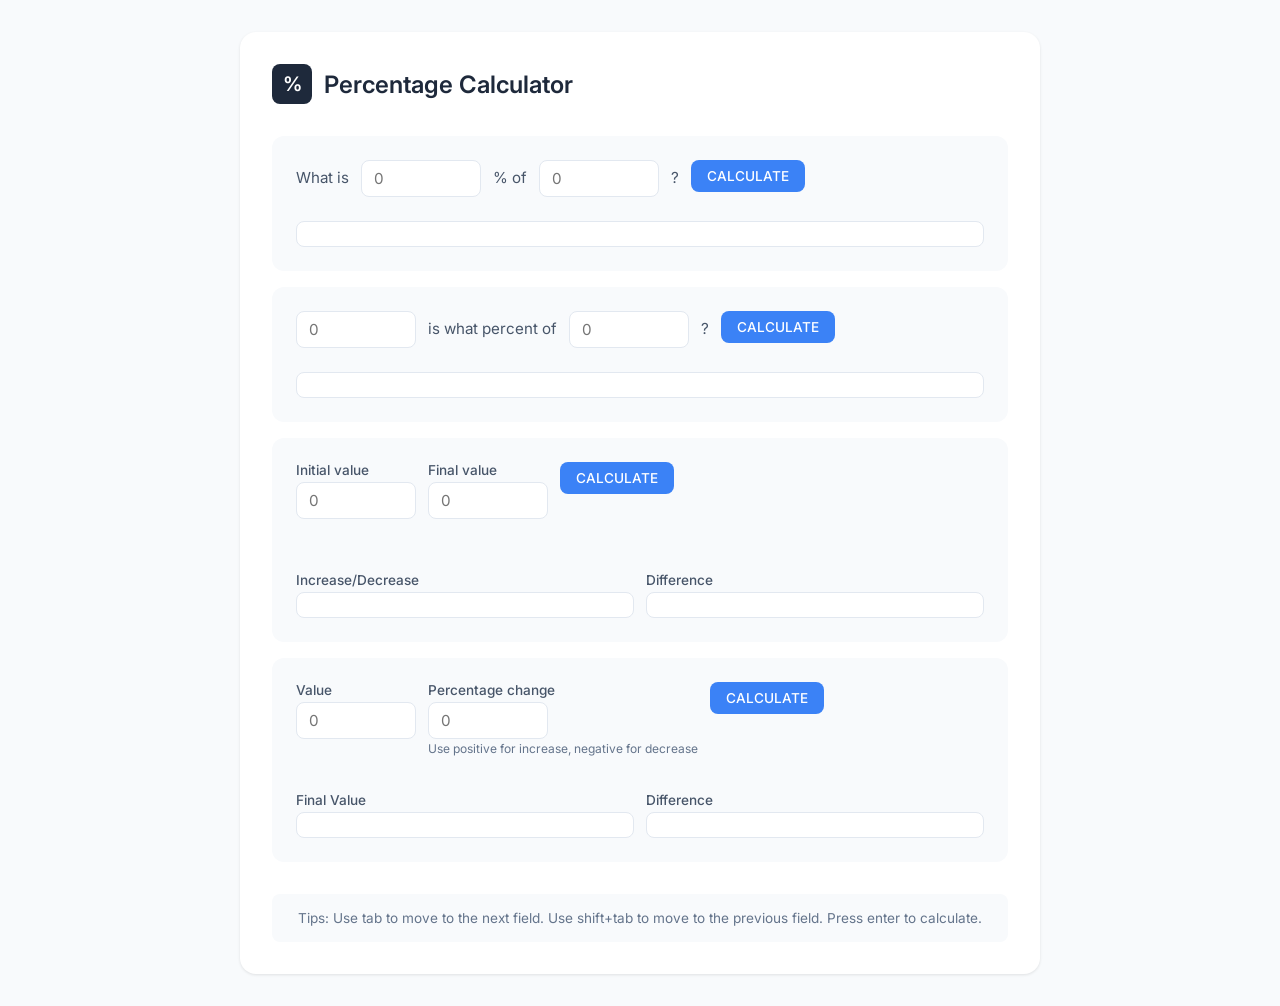
==== index.html @ 5335c3d4 "1st version" ====
<!DOCTYPE html>
<html lang="en">
<head>
    <meta charset="UTF-8">
    <meta name="viewport" content="width=device-width, initial-scale=1.0">
    <title>Percentage Calculator</title>
    <link rel="stylesheet" href="styles.css">
    <link href="https://fonts.googleapis.com/css2?family=Inter:wght@400;500;600&display=swap" rel="stylesheet">
</head>
<body>
    <div class="container">
        <header>
            <div class="logo">
                <div class="logo-icon">%</div>
                <h1>Percentage Calculator</h1>
            </div>
        </header>

        <div class="calculator-section">
            <div class="calc-group">
                <label>What is</label>
                <input type="number" id="percent1" placeholder="0">
                <label>% of</label>
                <input type="number" id="value1" placeholder="0">
                <label>?</label>
                <button onclick="calculatePercentage()">CALCULATE</button>
                <div class="result" id="result1"></div>
            </div>
        </div>

        <div class="calculator-section">
            <div class="calc-group">
                <input type="number" id="value2" placeholder="0">
                <label>is what percent of</label>
                <input type="number" id="value3" placeholder="0">
                <label>?</label>
                <button onclick="calculateWhatPercent()">CALCULATE</button>
                <div class="result" id="result2"></div>
            </div>
        </div>

        <div class="calculator-section">
            <div class="calc-group">
                <div class="input-wrapper">
                    <label>Initial value</label>
                    <input type="number" id="oldValue" placeholder="0">
                </div>
                <div class="input-wrapper">
                    <label>Final value</label>
                    <input type="number" id="newValue" placeholder="0">
                </div>
                <button onclick="calculateIncreaseDecrease()">CALCULATE</button>
                <div class="results-group">
                    <div class="result-item">
                        <label>Increase/Decrease</label>
                        <div class="result" id="result3"></div>
                    </div>
                    <div class="result-item">
                        <label>Difference</label>
                        <div class="result" id="difference"></div>
                    </div>
                </div>
            </div>
        </div>

        <div class="calculator-section">
            <div class="calc-group">
                <div class="input-wrapper">
                    <label>Value</label>
                    <input type="number" id="baseValue" placeholder="0">
                </div>
                <div class="input-wrapper">
                    <label>Percentage change</label>
                    <input type="number" id="changePercent" placeholder="0">
                    <span class="hint">Use positive for increase, negative for decrease</span>
                </div>
                <button onclick="calculateFinalValue()">CALCULATE</button>
                <div class="results-group">
                    <div class="result-item">
                        <label>Final Value</label>
                        <div class="result" id="finalValue"></div>
                    </div>
                    <div class="result-item">
                        <label>Difference</label>
                        <div class="result" id="valueDifference"></div>
                    </div>
                </div>
            </div>
        </div>

        <div class="tips">
            Tips: Use tab to move to the next field. Use shift+tab to move to the previous field. Press enter to calculate.
        </div>
    </div>
    <script src="script.js"></script>
</body>
</html>
---- styles.css ----
* {
    margin: 0;
    padding: 0;
    box-sizing: border-box;
    font-family: 'Inter', -apple-system, BlinkMacSystemFont, 'Segoe UI', Roboto, sans-serif;
}

body {
    background-color: #f8fafc;
    min-height: 100vh;
    display: flex;
    justify-content: center;
    padding: 2rem;
    color: #1e293b;
}

.container {
    max-width: 800px;
    width: 100%;
    background-color: white;
    padding: 2rem;
    border-radius: 16px;
    box-shadow: 0 1px 3px rgba(0, 0, 0, 0.1);
}

.logo {
    display: flex;
    align-items: center;
    gap: 12px;
    margin-bottom: 2rem;
}

.logo-icon {
    background-color: #1e293b;
    color: white;
    width: 40px;
    height: 40px;
    border-radius: 8px;
    display: flex;
    align-items: center;
    justify-content: center;
    font-size: 20px;
    font-weight: 600;
}

h1 {
    color: #1e293b;
    font-size: 1.5rem;
    font-weight: 600;
}

.calculator-section {
    background-color: #f8fafc;
    padding: 1.5rem;
    border-radius: 12px;
    margin-bottom: 1rem;
}

.calc-group {
    display: flex;
    align-items: flex-start;
    gap: 12px;
    flex-wrap: wrap;
}

.calc-group label {
    color: #475569;
    font-size: 0.95rem;
    margin-top: 8px;
}

input[type="number"] {
    padding: 8px 12px;
    border: 1px solid #e2e8f0;
    border-radius: 8px;
    font-size: 0.95rem;
    width: 120px;
    background-color: white;
    color: #1e293b;
    transition: border-color 0.2s, box-shadow 0.2s;
}

input[type="number"]:focus {
    outline: none;
    border-color: #3b82f6;
    box-shadow: 0 0 0 3px rgba(59, 130, 246, 0.1);
}

button {
    background-color: #3b82f6;
    color: white;
    border: none;
    padding: 8px 16px;
    border-radius: 8px;
    cursor: pointer;
    font-size: 0.85rem;
    font-weight: 500;
    transition: background-color 0.2s;
}

button:hover {
    background-color: #2563eb;
}

.result {
    width: 100%;
    padding: 12px;
    background-color: white;
    border-radius: 8px;
    margin-top: 12px;
    font-size: 0.95rem;
    color: #1e293b;
    border: 1px solid #e2e8f0;
}

.tips {
    margin-top: 2rem;
    padding: 1rem;
    background-color: #f8fafc;
    border-radius: 8px;
    color: #64748b;
    font-size: 0.85rem;
    text-align: center;
}

.input-wrapper {
    display: flex;
    flex-direction: column;
    gap: 4px;
    min-height: 78px;
}

.input-wrapper label {
    color: #475569;
    font-size: 0.85rem;
    font-weight: 500;
    margin-top: 0;
}

.input-wrapper .hint {
    color: #64748b;
    font-size: 0.75rem;
    margin-top: -2px;
}

.results-group {
    width: 100%;
    display: grid;
    grid-template-columns: 1fr 1fr;
    gap: 12px;
    margin-top: 12px;
}

.result-item {
    display: flex;
    flex-direction: column;
    gap: 4px;
}

.result-item label {
    color: #475569;
    font-size: 0.85rem;
    font-weight: 500;
}

.result-item .result {
    margin-top: 0;
}

@media (max-width: 640px) {
    body {
        padding: 1rem;
    }

    .container {
        padding: 1rem;
    }

    .calculator-section {
        padding: 1rem;
    }

    .calc-group {
        flex-direction: column;
        align-items: flex-start;
    }

    input[type="number"] {
        width: 100%;
    }

    button {
        width: 100%;
    }

    .results-group {
        grid-template-columns: 1fr;
    }
}
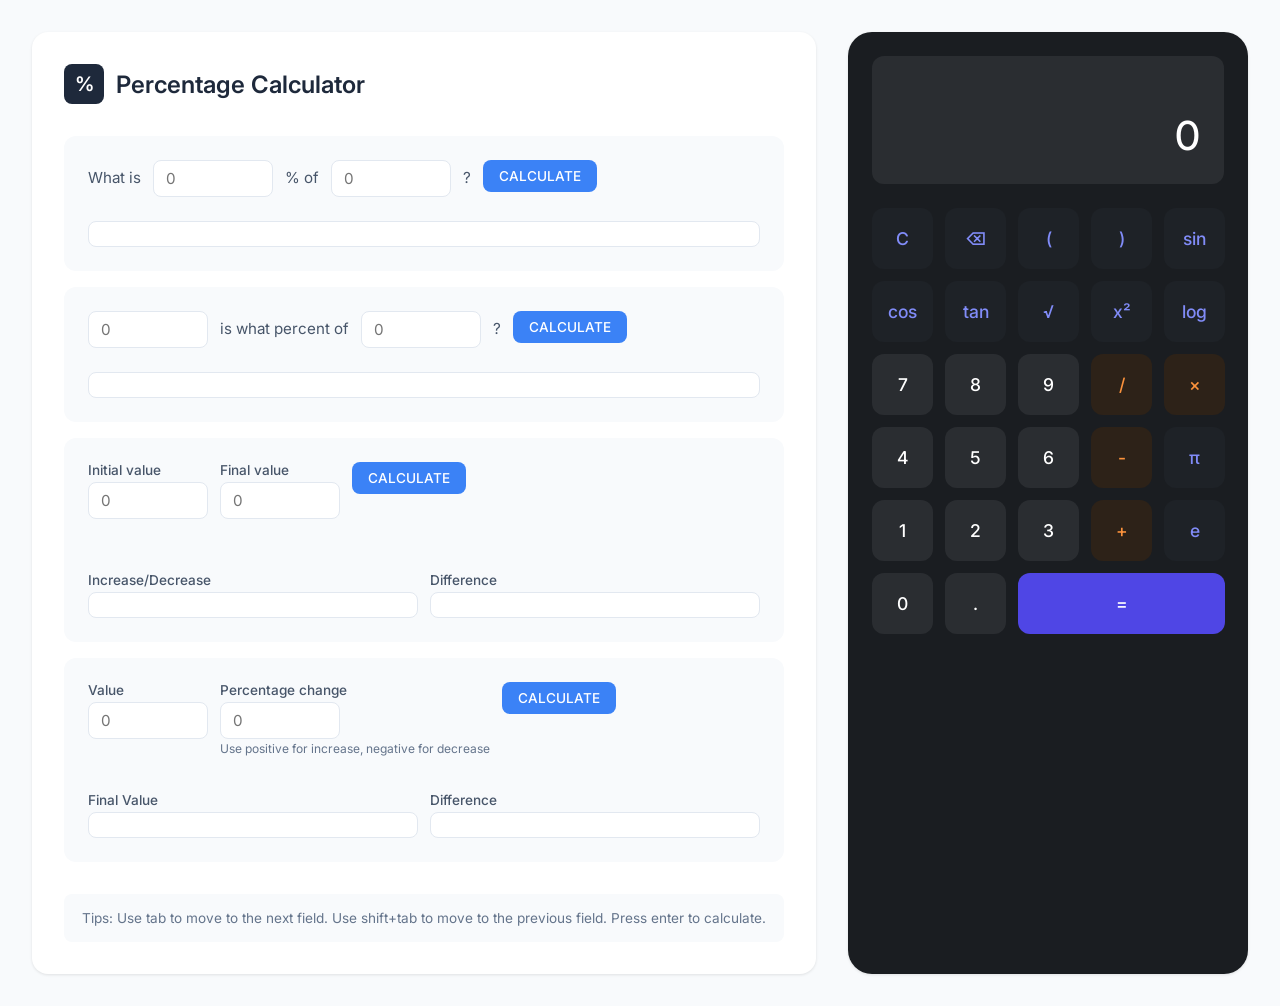
==== commit 3d6bf711: "calc feature add" ====
--- a/index.html
+++ b/index.html
@@ -8,88 +8,135 @@
     <link href="https://fonts.googleapis.com/css2?family=Inter:wght@400;500;600&display=swap" rel="stylesheet">
 </head>
 <body>
-    <div class="container">
-        <header>
-            <div class="logo">
-                <div class="logo-icon">%</div>
-                <h1>Percentage Calculator</h1>
+    <div class="page-container">
+        <div class="container percentage-calc">
+            <header>
+                <div class="logo">
+                    <div class="logo-icon">%</div>
+                    <h1>Percentage Calculator</h1>
+                </div>
+            </header>
+
+            <div class="calculator-section">
+                <div class="calc-group">
+                    <label>What is</label>
+                    <input type="number" id="percent1" placeholder="0">
+                    <label>% of</label>
+                    <input type="number" id="value1" placeholder="0">
+                    <label>?</label>
+                    <button onclick="calculatePercentage()">CALCULATE</button>
+                    <div class="result" id="result1"></div>
+                </div>
             </div>
-        </header>
 
-        <div class="calculator-section">
-            <div class="calc-group">
-                <label>What is</label>
-                <input type="number" id="percent1" placeholder="0">
-                <label>% of</label>
-                <input type="number" id="value1" placeholder="0">
-                <label>?</label>
-                <button onclick="calculatePercentage()">CALCULATE</button>
-                <div class="result" id="result1"></div>
+            <div class="calculator-section">
+                <div class="calc-group">
+                    <input type="number" id="value2" placeholder="0">
+                    <label>is what percent of</label>
+                    <input type="number" id="value3" placeholder="0">
+                    <label>?</label>
+                    <button onclick="calculateWhatPercent()">CALCULATE</button>
+                    <div class="result" id="result2"></div>
+                </div>
+            </div>
+
+            <div class="calculator-section">
+                <div class="calc-group">
+                    <div class="input-wrapper">
+                        <label>Initial value</label>
+                        <input type="number" id="oldValue" placeholder="0">
+                    </div>
+                    <div class="input-wrapper">
+                        <label>Final value</label>
+                        <input type="number" id="newValue" placeholder="0">
+                    </div>
+                    <button onclick="calculateIncreaseDecrease()">CALCULATE</button>
+                    <div class="results-group">
+                        <div class="result-item">
+                            <label>Increase/Decrease</label>
+                            <div class="result" id="result3"></div>
+                        </div>
+                        <div class="result-item">
+                            <label>Difference</label>
+                            <div class="result" id="difference"></div>
+                        </div>
+                    </div>
+                </div>
+            </div>
+
+            <div class="calculator-section">
+                <div class="calc-group">
+                    <div class="input-wrapper">
+                        <label>Value</label>
+                        <input type="number" id="baseValue" placeholder="0">
+                    </div>
+                    <div class="input-wrapper">
+                        <label>Percentage change</label>
+                        <input type="number" id="changePercent" placeholder="0">
+                        <span class="hint">Use positive for increase, negative for decrease</span>
+                    </div>
+                    <button onclick="calculateFinalValue()">CALCULATE</button>
+                    <div class="results-group">
+                        <div class="result-item">
+                            <label>Final Value</label>
+                            <div class="result" id="finalValue"></div>
+                        </div>
+                        <div class="result-item">
+                            <label>Difference</label>
+                            <div class="result" id="valueDifference"></div>
+                        </div>
+                    </div>
+                </div>
+            </div>
+
+            <div class="tips">
+                Tips: Use tab to move to the next field. Use shift+tab to move to the previous field. Press enter to calculate.
             </div>
         </div>
 
-        <div class="calculator-section">
-            <div class="calc-group">
-                <input type="number" id="value2" placeholder="0">
-                <label>is what percent of</label>
-                <input type="number" id="value3" placeholder="0">
-                <label>?</label>
-                <button onclick="calculateWhatPercent()">CALCULATE</button>
-                <div class="result" id="result2"></div>
+        <div class="container scientific-calc">
+            <div class="calc-display">
+                <div class="previous-operand"></div>
+                <div class="current-operand">0</div>
             </div>
-        </div>
+            <div class="calc-buttons">
+                <!-- Row 1: Functions -->
+                <button class="function" onclick="clearCalc()">C</button>
+                <button class="function" onclick="deleteLast()">⌫</button>
+                <button class="function" onclick="addOperator('(')">(</button>
+                <button class="function" onclick="addOperator(')')">)</button>
+                <button class="function" onclick="addFunction('sin')">sin</button>
 
-        <div class="calculator-section">
-            <div class="calc-group">
-                <div class="input-wrapper">
-                    <label>Initial value</label>
-                    <input type="number" id="oldValue" placeholder="0">
-                </div>
-                <div class="input-wrapper">
-                    <label>Final value</label>
-                    <input type="number" id="newValue" placeholder="0">
-                </div>
-                <button onclick="calculateIncreaseDecrease()">CALCULATE</button>
-                <div class="results-group">
-                    <div class="result-item">
-                        <label>Increase/Decrease</label>
-                        <div class="result" id="result3"></div>
-                    </div>
-                    <div class="result-item">
-                        <label>Difference</label>
-                        <div class="result" id="difference"></div>
-                    </div>
-                </div>
+                <!-- Row 2: Functions -->
+                <button class="function" onclick="addFunction('cos')">cos</button>
+                <button class="function" onclick="addFunction('tan')">tan</button>
+                <button class="function" onclick="addFunction('sqrt')">√</button>
+                <button class="function" onclick="addFunction('x²')">x²</button>
+                <button class="function" onclick="addFunction('log')">log</button>
+
+                <!-- Row 3-6: Numbers and Operations -->
+                <button onclick="addNumber('7')">7</button>
+                <button onclick="addNumber('8')">8</button>
+                <button onclick="addNumber('9')">9</button>
+                <button class="operator" onclick="addOperator('/')">/</button>
+                <button class="operator" onclick="addOperator('*')">×</button>
+
+                <button onclick="addNumber('4')">4</button>
+                <button onclick="addNumber('5')">5</button>
+                <button onclick="addNumber('6')">6</button>
+                <button class="operator" onclick="addOperator('-')">-</button>
+                <button class="function" onclick="addFunction('π')">π</button>
+
+                <button onclick="addNumber('1')">1</button>
+                <button onclick="addNumber('2')">2</button>
+                <button onclick="addNumber('3')">3</button>
+                <button class="operator" onclick="addOperator('+')">+</button>
+                <button class="function" onclick="addFunction('e')">e</button>
+
+                <button onclick="addNumber('0')">0</button>
+                <button onclick="addNumber('.')">.</button>
+                <button class="equals" onclick="calculate()" style="grid-column: span 3">=</button>
             </div>
-        </div>
-
-        <div class="calculator-section">
-            <div class="calc-group">
-                <div class="input-wrapper">
-                    <label>Value</label>
-                    <input type="number" id="baseValue" placeholder="0">
-                </div>
-                <div class="input-wrapper">
-                    <label>Percentage change</label>
-                    <input type="number" id="changePercent" placeholder="0">
-                    <span class="hint">Use positive for increase, negative for decrease</span>
-                </div>
-                <button onclick="calculateFinalValue()">CALCULATE</button>
-                <div class="results-group">
-                    <div class="result-item">
-                        <label>Final Value</label>
-                        <div class="result" id="finalValue"></div>
-                    </div>
-                    <div class="result-item">
-                        <label>Difference</label>
-                        <div class="result" id="valueDifference"></div>
-                    </div>
-                </div>
-            </div>
-        </div>
-
-        <div class="tips">
-            Tips: Use tab to move to the next field. Use shift+tab to move to the previous field. Press enter to calculate.
         </div>
     </div>
     <script src="script.js"></script>
--- a/styles.css
+++ b/styles.css
@@ -14,13 +14,34 @@
     color: #1e293b;
 }
 
+.page-container {
+    display: flex;
+    gap: 2rem;
+    max-width: 1400px;
+    width: 100%;
+}
+
 .container {
-    max-width: 800px;
-    width: 100%;
     background-color: white;
     padding: 2rem;
     border-radius: 16px;
     box-shadow: 0 1px 3px rgba(0, 0, 0, 0.1);
+}
+
+.percentage-calc {
+    flex: 1;
+    min-width: 0;
+}
+
+.scientific-calc {
+    width: 400px;
+    background: #1a1d21;
+    color: white;
+    padding: 1.5rem;
+    display: flex;
+    flex-direction: column;
+    gap: 1.5rem;
+    border-radius: 24px;
 }
 
 .logo {
@@ -167,6 +188,96 @@
     margin-top: 0;
 }
 
+/* Scientific Calculator Styles */
+.calc-display {
+    background-color: #2a2d31;
+    padding: 1.5rem;
+    border-radius: 12px;
+    text-align: right;
+    min-height: 100px;
+    display: flex;
+    flex-direction: column;
+    justify-content: flex-end;
+}
+
+.previous-operand {
+    color: rgba(255, 255, 255, 0.6);
+    font-size: 1.1rem;
+    min-height: 1.5rem;
+    margin-bottom: 0.5rem;
+    word-wrap: break-word;
+    line-height: 1.2;
+}
+
+.current-operand {
+    color: white;
+    font-size: 2.5rem;
+    font-weight: 500;
+    word-wrap: break-word;
+    line-height: 1.2;
+}
+
+.calc-buttons {
+    display: grid;
+    grid-template-columns: repeat(5, 1fr);
+    gap: 0.75rem;
+}
+
+.scientific-calc button {
+    background-color: #2a2d31;
+    color: white;
+    border: none;
+    padding: 1rem;
+    border-radius: 12px;
+    cursor: pointer;
+    font-size: 1.1rem;
+    transition: all 0.2s;
+    aspect-ratio: 1;
+    display: flex;
+    align-items: center;
+    justify-content: center;
+    user-select: none;
+}
+
+.scientific-calc button:hover {
+    background-color: #3a3d41;
+    transform: translateY(-2px);
+}
+
+.scientific-calc button:active {
+    transform: translateY(1px);
+}
+
+.scientific-calc .function {
+    background-color: #1e2227;
+    color: #818cf8;
+}
+
+.scientific-calc .operator {
+    background-color: #2d2218;
+    color: #fb923c;
+}
+
+.scientific-calc .equals {
+    background-color: #4f46e5;
+    color: white;
+    aspect-ratio: auto;
+}
+
+.scientific-calc .equals:hover {
+    background-color: #4338ca;
+}
+
+@media (max-width: 1200px) {
+    .page-container {
+        flex-direction: column;
+    }
+
+    .scientific-calc {
+        width: 100%;
+    }
+}
+
 @media (max-width: 640px) {
     body {
         padding: 1rem;
@@ -189,11 +300,21 @@
         width: 100%;
     }
 
-    button {
+    .percentage-calc button {
         width: 100%;
     }
 
     .results-group {
         grid-template-columns: 1fr;
     }
+
+    .calc-buttons {
+        grid-template-columns: repeat(4, 1fr);
+        gap: 0.5rem;
+    }
+
+    .scientific-calc button {
+        padding: 0.75rem;
+        font-size: 1rem;
+    }
 } 
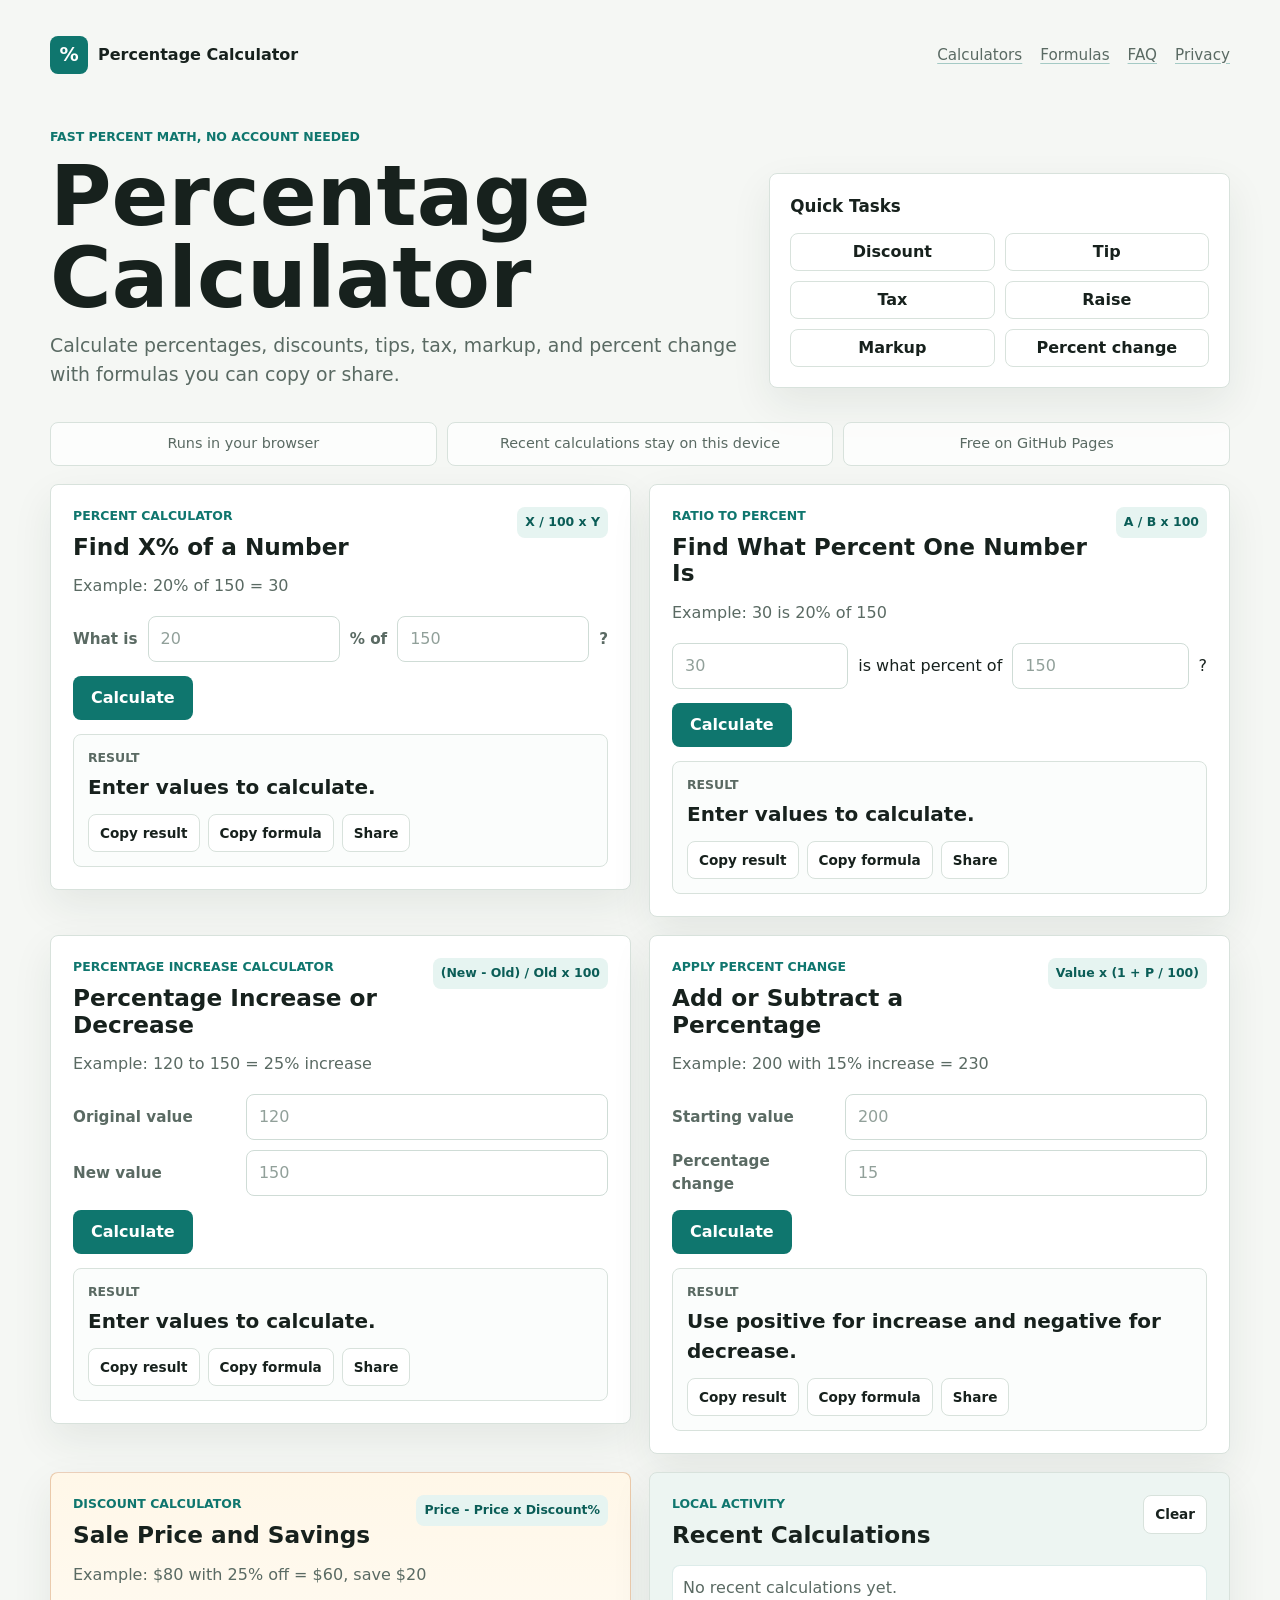
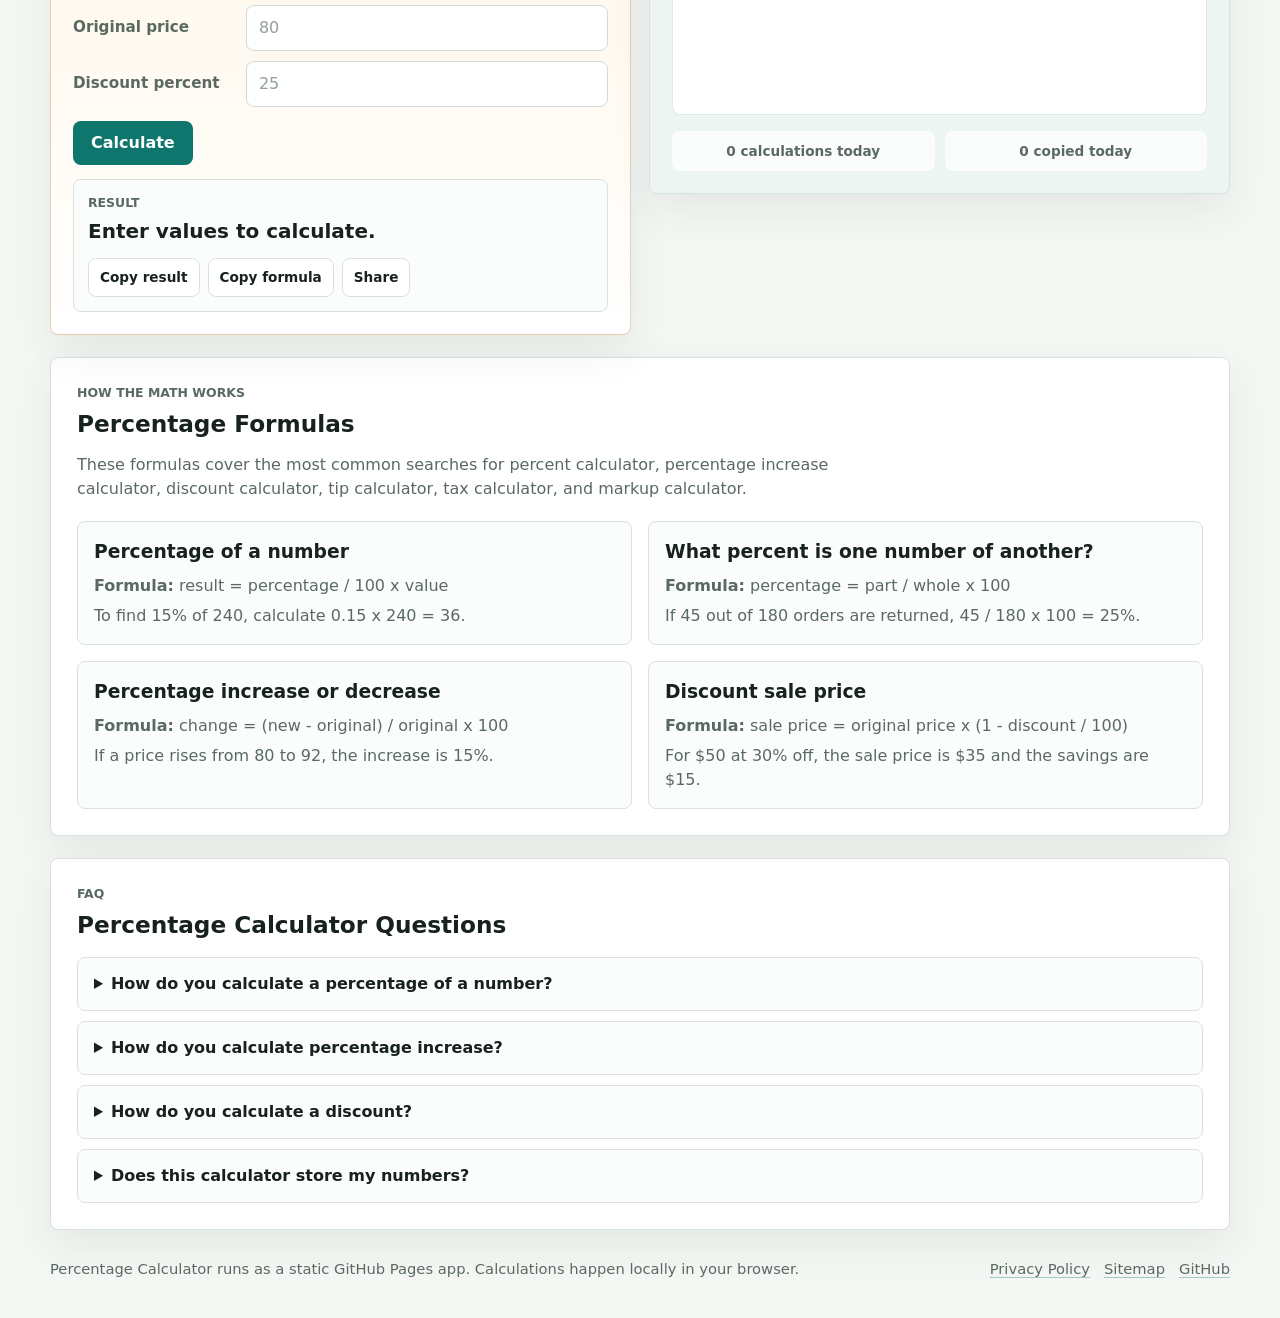
==== commit cb09a13c: "Improve calculator SEO and analytics setup" ====
--- a/index.html
+++ b/index.html
@@ -3,142 +3,371 @@
 <head>
     <meta charset="UTF-8">
     <meta name="viewport" content="width=device-width, initial-scale=1.0">
-    <title>Percentage Calculator</title>
+    <title>Percentage Calculator - Percent, Increase, Discount & Change</title>
+    <meta name="description" content="Free percentage calculator for percent of a number, percentage increase or decrease, discounts, tips, tax, markup, and percentage change formulas.">
+    <meta name="robots" content="index, follow">
+    <link rel="canonical" href="https://sahaavi.github.io/Percentage-Calc/">
+
+    <meta property="og:type" content="website">
+    <meta property="og:title" content="Percentage Calculator">
+    <meta property="og:description" content="Calculate percentages, discounts, tips, tax, markup, and percentage change in your browser.">
+    <meta property="og:url" content="https://sahaavi.github.io/Percentage-Calc/">
+    <meta property="og:site_name" content="Percentage Calculator">
+    <meta name="twitter:card" content="summary">
+    <meta name="twitter:title" content="Percentage Calculator">
+    <meta name="twitter:description" content="Fast percentage, discount, and percent change calculations with formulas and examples.">
+
+    <meta name="theme-color" content="#0f766e">
+    <link rel="icon" href="favicon.svg" type="image/svg+xml">
     <link rel="stylesheet" href="styles.css">
-    <link href="https://fonts.googleapis.com/css2?family=Inter:wght@400;500;600&display=swap" rel="stylesheet">
+    <script src="site-config.js"></script>
+    <script src="tracking.js" defer></script>
+
+    <script type="application/ld+json">
+    {
+        "@context": "https://schema.org",
+        "@type": "WebApplication",
+        "name": "Percentage Calculator",
+        "url": "https://sahaavi.github.io/Percentage-Calc/",
+        "applicationCategory": "FinanceApplication",
+        "operatingSystem": "Any",
+        "description": "A free browser-based calculator for percentages, percentage increase and decrease, discounts, tips, tax, markup, and percentage change.",
+        "offers": {
+            "@type": "Offer",
+            "price": "0",
+            "priceCurrency": "USD"
+        },
+        "featureList": [
+            "Calculate a percentage of a number",
+            "Find what percent one number is of another",
+            "Calculate percentage increase or decrease",
+            "Apply a percentage change",
+            "Calculate discount sale price and savings"
+        ]
+    }
+    </script>
+    <script type="application/ld+json">
+    {
+        "@context": "https://schema.org",
+        "@type": "FAQPage",
+        "mainEntity": [
+            {
+                "@type": "Question",
+                "name": "How do you calculate a percentage of a number?",
+                "acceptedAnswer": {
+                    "@type": "Answer",
+                    "text": "Divide the percentage by 100, then multiply by the number. For example, 20% of 150 is 0.20 times 150, which equals 30."
+                }
+            },
+            {
+                "@type": "Question",
+                "name": "How do you calculate percentage increase?",
+                "acceptedAnswer": {
+                    "@type": "Answer",
+                    "text": "Subtract the original value from the new value, divide by the original value, then multiply by 100."
+                }
+            },
+            {
+                "@type": "Question",
+                "name": "How do you calculate a discount?",
+                "acceptedAnswer": {
+                    "@type": "Answer",
+                    "text": "Multiply the original price by the discount percent divided by 100 to get the savings, then subtract the savings from the original price."
+                }
+            }
+        ]
+    }
+    </script>
 </head>
 <body>
-    <div class="page-container">
-        <div class="container percentage-calc">
-            <header>
-                <div class="logo">
-                    <div class="logo-icon">%</div>
-                    <h1>Percentage Calculator</h1>
-                </div>
-            </header>
-
-            <div class="calculator-section">
-                <div class="calc-group">
-                    <label>What is</label>
-                    <input type="number" id="percent1" placeholder="0">
-                    <label>% of</label>
-                    <input type="number" id="value1" placeholder="0">
-                    <label>?</label>
-                    <button onclick="calculatePercentage()">CALCULATE</button>
-                    <div class="result" id="result1"></div>
-                </div>
-            </div>
-
-            <div class="calculator-section">
-                <div class="calc-group">
-                    <input type="number" id="value2" placeholder="0">
-                    <label>is what percent of</label>
-                    <input type="number" id="value3" placeholder="0">
-                    <label>?</label>
-                    <button onclick="calculateWhatPercent()">CALCULATE</button>
-                    <div class="result" id="result2"></div>
-                </div>
-            </div>
-
-            <div class="calculator-section">
-                <div class="calc-group">
-                    <div class="input-wrapper">
-                        <label>Initial value</label>
-                        <input type="number" id="oldValue" placeholder="0">
-                    </div>
-                    <div class="input-wrapper">
-                        <label>Final value</label>
-                        <input type="number" id="newValue" placeholder="0">
-                    </div>
-                    <button onclick="calculateIncreaseDecrease()">CALCULATE</button>
-                    <div class="results-group">
-                        <div class="result-item">
-                            <label>Increase/Decrease</label>
-                            <div class="result" id="result3"></div>
-                        </div>
-                        <div class="result-item">
-                            <label>Difference</label>
-                            <div class="result" id="difference"></div>
-                        </div>
-                    </div>
-                </div>
-            </div>
-
-            <div class="calculator-section">
-                <div class="calc-group">
-                    <div class="input-wrapper">
-                        <label>Value</label>
-                        <input type="number" id="baseValue" placeholder="0">
-                    </div>
-                    <div class="input-wrapper">
-                        <label>Percentage change</label>
-                        <input type="number" id="changePercent" placeholder="0">
-                        <span class="hint">Use positive for increase, negative for decrease</span>
-                    </div>
-                    <button onclick="calculateFinalValue()">CALCULATE</button>
-                    <div class="results-group">
-                        <div class="result-item">
-                            <label>Final Value</label>
-                            <div class="result" id="finalValue"></div>
-                        </div>
-                        <div class="result-item">
-                            <label>Difference</label>
-                            <div class="result" id="valueDifference"></div>
-                        </div>
-                    </div>
-                </div>
-            </div>
-
-            <div class="tips">
-                Tips: Use tab to move to the next field. Use shift+tab to move to the previous field. Press enter to calculate.
-            </div>
+    <header class="site-header">
+        <nav class="topbar" aria-label="Primary">
+            <a class="brand" href="https://sahaavi.github.io/Percentage-Calc/" aria-label="Percentage Calculator home">
+                <span class="brand-mark" aria-hidden="true">%</span>
+                <span>Percentage Calculator</span>
+            </a>
+            <div class="nav-links">
+                <a href="#calculators">Calculators</a>
+                <a href="#formulas">Formulas</a>
+                <a href="#faq">FAQ</a>
+                <a href="privacy.html">Privacy</a>
+            </div>
+        </nav>
+
+        <section class="hero" aria-labelledby="page-title">
+            <div class="hero-copy">
+                <p class="eyebrow">Fast percent math, no account needed</p>
+                <h1 id="page-title">Percentage Calculator</h1>
+                <p class="hero-text">Calculate percentages, discounts, tips, tax, markup, and percent change with formulas you can copy or share.</p>
+            </div>
+            <div class="quick-panel" aria-labelledby="quick-tasks-title">
+                <h2 id="quick-tasks-title">Quick Tasks</h2>
+                <div class="preset-grid">
+                    <button type="button" class="preset-chip" data-preset="discount">Discount</button>
+                    <button type="button" class="preset-chip" data-preset="tip">Tip</button>
+                    <button type="button" class="preset-chip" data-preset="tax">Tax</button>
+                    <button type="button" class="preset-chip" data-preset="raise">Raise</button>
+                    <button type="button" class="preset-chip" data-preset="markup">Markup</button>
+                    <button type="button" class="preset-chip" data-preset="change">Percent change</button>
+                </div>
+            </div>
+        </section>
+    </header>
+
+    <main>
+        <section class="trust-strip" aria-label="Privacy and utility notes">
+            <span>Runs in your browser</span>
+            <span>Recent calculations stay on this device</span>
+            <span>Free on GitHub Pages</span>
+        </section>
+
+        <section id="calculators" class="calculator-grid" aria-label="Percentage calculators">
+            <article class="calculator-card" id="percent-of-card">
+                <div class="card-heading">
+                    <div>
+                        <p class="eyebrow">Percent calculator</p>
+                        <h2>Find X% of a Number</h2>
+                    </div>
+                    <span class="formula-pill">X / 100 x Y</span>
+                </div>
+                <p class="example">Example: 20% of 150 = 30</p>
+                <form class="calc-form" data-calculator="percent-of">
+                    <div class="field-row sentence-row">
+                        <label for="percent-of-percent">What is</label>
+                        <input type="number" id="percent-of-percent" name="percent" inputmode="decimal" placeholder="20" step="any">
+                        <label for="percent-of-value">% of</label>
+                        <input type="number" id="percent-of-value" name="value" inputmode="decimal" placeholder="150" step="any">
+                        <span aria-hidden="true">?</span>
+                    </div>
+                    <div class="actions">
+                        <button type="submit" class="primary-button">Calculate</button>
+                    </div>
+                    <div class="result-panel" data-result-for="percent-of" aria-live="polite">
+                        <p class="result-label">Result</p>
+                        <output id="percent-of-result">Enter values to calculate.</output>
+                        <p class="result-formula"></p>
+                        <div class="result-actions" hidden>
+                            <button type="button" data-action="copy-result">Copy result</button>
+                            <button type="button" data-action="copy-formula">Copy formula</button>
+                            <button type="button" data-action="share">Share</button>
+                        </div>
+                    </div>
+                </form>
+            </article>
+
+            <article class="calculator-card" id="what-percent-card">
+                <div class="card-heading">
+                    <div>
+                        <p class="eyebrow">Ratio to percent</p>
+                        <h2>Find What Percent One Number Is</h2>
+                    </div>
+                    <span class="formula-pill">A / B x 100</span>
+                </div>
+                <p class="example">Example: 30 is 20% of 150</p>
+                <form class="calc-form" data-calculator="what-percent">
+                    <div class="field-row compact-sentence-row">
+                        <label class="sr-only" for="what-percent-part">Part value</label>
+                        <input type="number" id="what-percent-part" name="part" inputmode="decimal" placeholder="30" step="any">
+                        <span aria-hidden="true">is what percent of</span>
+                        <label class="sr-only" for="what-percent-whole">Whole value</label>
+                        <input type="number" id="what-percent-whole" name="whole" inputmode="decimal" placeholder="150" step="any">
+                        <span aria-hidden="true">?</span>
+                    </div>
+                    <div class="actions">
+                        <button type="submit" class="primary-button">Calculate</button>
+                    </div>
+                    <div class="result-panel" data-result-for="what-percent" aria-live="polite">
+                        <p class="result-label">Result</p>
+                        <output id="what-percent-result">Enter values to calculate.</output>
+                        <p class="result-formula"></p>
+                        <div class="result-actions" hidden>
+                            <button type="button" data-action="copy-result">Copy result</button>
+                            <button type="button" data-action="copy-formula">Copy formula</button>
+                            <button type="button" data-action="share">Share</button>
+                        </div>
+                    </div>
+                </form>
+            </article>
+
+            <article class="calculator-card" id="change-card">
+                <div class="card-heading">
+                    <div>
+                        <p class="eyebrow">Percentage increase calculator</p>
+                        <h2>Percentage Increase or Decrease</h2>
+                    </div>
+                    <span class="formula-pill">(New - Old) / Old x 100</span>
+                </div>
+                <p class="example">Example: 120 to 150 = 25% increase</p>
+                <form class="calc-form" data-calculator="change">
+                    <div class="field-grid">
+                        <label for="change-old">Original value</label>
+                        <input type="number" id="change-old" name="oldValue" inputmode="decimal" placeholder="120" step="any">
+                        <label for="change-new">New value</label>
+                        <input type="number" id="change-new" name="newValue" inputmode="decimal" placeholder="150" step="any">
+                    </div>
+                    <div class="actions">
+                        <button type="submit" class="primary-button">Calculate</button>
+                    </div>
+                    <div class="result-panel" data-result-for="change" aria-live="polite">
+                        <p class="result-label">Result</p>
+                        <output id="change-result">Enter values to calculate.</output>
+                        <p class="result-formula"></p>
+                        <div class="result-actions" hidden>
+                            <button type="button" data-action="copy-result">Copy result</button>
+                            <button type="button" data-action="copy-formula">Copy formula</button>
+                            <button type="button" data-action="share">Share</button>
+                        </div>
+                    </div>
+                </form>
+            </article>
+
+            <article class="calculator-card" id="apply-change-card">
+                <div class="card-heading">
+                    <div>
+                        <p class="eyebrow">Apply percent change</p>
+                        <h2>Add or Subtract a Percentage</h2>
+                    </div>
+                    <span class="formula-pill">Value x (1 + P / 100)</span>
+                </div>
+                <p class="example">Example: 200 with 15% increase = 230</p>
+                <form class="calc-form" data-calculator="apply-change">
+                    <div class="field-grid">
+                        <label for="apply-base">Starting value</label>
+                        <input type="number" id="apply-base" name="baseValue" inputmode="decimal" placeholder="200" step="any">
+                        <label for="apply-percent">Percentage change</label>
+                        <input type="number" id="apply-percent" name="changePercent" inputmode="decimal" placeholder="15" step="any">
+                    </div>
+                    <div class="actions">
+                        <button type="submit" class="primary-button">Calculate</button>
+                    </div>
+                    <div class="result-panel" data-result-for="apply-change" aria-live="polite">
+                        <p class="result-label">Result</p>
+                        <output id="apply-change-result">Use positive for increase and negative for decrease.</output>
+                        <p class="result-formula"></p>
+                        <div class="result-actions" hidden>
+                            <button type="button" data-action="copy-result">Copy result</button>
+                            <button type="button" data-action="copy-formula">Copy formula</button>
+                            <button type="button" data-action="share">Share</button>
+                        </div>
+                    </div>
+                </form>
+            </article>
+
+            <article class="calculator-card feature-card" id="discount-card">
+                <div class="card-heading">
+                    <div>
+                        <p class="eyebrow">Discount calculator</p>
+                        <h2>Sale Price and Savings</h2>
+                    </div>
+                    <span class="formula-pill">Price - Price x Discount%</span>
+                </div>
+                <p class="example">Example: $80 with 25% off = $60, save $20</p>
+                <form class="calc-form" data-calculator="discount">
+                    <div class="field-grid">
+                        <label for="discount-price">Original price</label>
+                        <input type="number" id="discount-price" name="price" inputmode="decimal" placeholder="80" min="0" step="any">
+                        <label for="discount-percent">Discount percent</label>
+                        <input type="number" id="discount-percent" name="discountPercent" inputmode="decimal" placeholder="25" step="any">
+                    </div>
+                    <div class="actions">
+                        <button type="submit" class="primary-button">Calculate</button>
+                    </div>
+                    <div class="result-panel" data-result-for="discount" aria-live="polite">
+                        <p class="result-label">Result</p>
+                        <output id="discount-result">Enter values to calculate.</output>
+                        <p class="result-formula"></p>
+                        <div class="result-actions" hidden>
+                            <button type="button" data-action="copy-result">Copy result</button>
+                            <button type="button" data-action="copy-formula">Copy formula</button>
+                            <button type="button" data-action="share">Share</button>
+                        </div>
+                    </div>
+                </form>
+            </article>
+
+            <aside class="calculator-card side-card" aria-labelledby="activity-title">
+                <div class="card-heading">
+                    <div>
+                        <p class="eyebrow">Local activity</p>
+                        <h2 id="activity-title">Recent Calculations</h2>
+                    </div>
+                    <button type="button" class="ghost-button" id="clear-history">Clear</button>
+                </div>
+                <ol class="history-list" id="history-list">
+                    <li class="empty-history">No recent calculations yet.</li>
+                </ol>
+                <div class="stats-panel" aria-live="polite">
+                    <span id="today-count">0 calculations today</span>
+                    <span id="copy-count">0 copied today</span>
+                </div>
+            </aside>
+        </section>
+
+        <section id="formulas" class="content-section" aria-labelledby="formulas-title">
+            <div class="section-copy">
+                <p class="eyebrow">How the math works</p>
+                <h2 id="formulas-title">Percentage Formulas</h2>
+                <p>These formulas cover the most common searches for percent calculator, percentage increase calculator, discount calculator, tip calculator, tax calculator, and markup calculator.</p>
+            </div>
+            <div class="formula-grid">
+                <article>
+                    <h3>Percentage of a number</h3>
+                    <p><strong>Formula:</strong> result = percentage / 100 x value</p>
+                    <p>To find 15% of 240, calculate 0.15 x 240 = 36.</p>
+                </article>
+                <article>
+                    <h3>What percent is one number of another?</h3>
+                    <p><strong>Formula:</strong> percentage = part / whole x 100</p>
+                    <p>If 45 out of 180 orders are returned, 45 / 180 x 100 = 25%.</p>
+                </article>
+                <article>
+                    <h3>Percentage increase or decrease</h3>
+                    <p><strong>Formula:</strong> change = (new - original) / original x 100</p>
+                    <p>If a price rises from 80 to 92, the increase is 15%.</p>
+                </article>
+                <article>
+                    <h3>Discount sale price</h3>
+                    <p><strong>Formula:</strong> sale price = original price x (1 - discount / 100)</p>
+                    <p>For $50 at 30% off, the sale price is $35 and the savings are $15.</p>
+                </article>
+            </div>
+        </section>
+
+        <section id="faq" class="content-section" aria-labelledby="faq-title">
+            <div class="section-copy">
+                <p class="eyebrow">FAQ</p>
+                <h2 id="faq-title">Percentage Calculator Questions</h2>
+            </div>
+            <div class="faq-list">
+                <details>
+                    <summary>How do you calculate a percentage of a number?</summary>
+                    <p>Divide the percentage by 100, then multiply by the number. For example, 20% of 150 is 0.20 x 150 = 30.</p>
+                </details>
+                <details>
+                    <summary>How do you calculate percentage increase?</summary>
+                    <p>Subtract the original value from the new value, divide by the original value, then multiply by 100. Positive results are increases; negative results are decreases.</p>
+                </details>
+                <details>
+                    <summary>How do you calculate a discount?</summary>
+                    <p>Multiply the original price by discount percent / 100 to find the savings. Subtract the savings from the original price to find the sale price.</p>
+                </details>
+                <details>
+                    <summary>Does this calculator store my numbers?</summary>
+                    <p>Recent calculations are stored only in your browser on your device. They are not sent to a server by this app.</p>
+                </details>
+            </div>
+        </section>
+    </main>
+
+    <footer class="site-footer">
+        <p>Percentage Calculator runs as a static GitHub Pages app. Calculations happen locally in your browser.</p>
+        <div class="footer-links">
+            <a href="privacy.html">Privacy Policy</a>
+            <a href="sitemap.xml">Sitemap</a>
+            <a href="https://github.com/sahaavi/Percentage-Calc">GitHub</a>
         </div>
-
-        <div class="container scientific-calc">
-            <div class="calc-display">
-                <div class="previous-operand"></div>
-                <div class="current-operand">0</div>
-            </div>
-            <div class="calc-buttons">
-                <!-- Row 1: Functions -->
-                <button class="function" onclick="clearCalc()">C</button>
-                <button class="function" onclick="deleteLast()">⌫</button>
-                <button class="function" onclick="addOperator('(')">(</button>
-                <button class="function" onclick="addOperator(')')">)</button>
-                <button class="function" onclick="addFunction('sin')">sin</button>
-
-                <!-- Row 2: Functions -->
-                <button class="function" onclick="addFunction('cos')">cos</button>
-                <button class="function" onclick="addFunction('tan')">tan</button>
-                <button class="function" onclick="addFunction('sqrt')">√</button>
-                <button class="function" onclick="addFunction('x²')">x²</button>
-                <button class="function" onclick="addFunction('log')">log</button>
-
-                <!-- Row 3-6: Numbers and Operations -->
-                <button onclick="addNumber('7')">7</button>
-                <button onclick="addNumber('8')">8</button>
-                <button onclick="addNumber('9')">9</button>
-                <button class="operator" onclick="addOperator('/')">/</button>
-                <button class="operator" onclick="addOperator('*')">×</button>
-
-                <button onclick="addNumber('4')">4</button>
-                <button onclick="addNumber('5')">5</button>
-                <button onclick="addNumber('6')">6</button>
-                <button class="operator" onclick="addOperator('-')">-</button>
-                <button class="function" onclick="addFunction('π')">π</button>
-
-                <button onclick="addNumber('1')">1</button>
-                <button onclick="addNumber('2')">2</button>
-                <button onclick="addNumber('3')">3</button>
-                <button class="operator" onclick="addOperator('+')">+</button>
-                <button class="function" onclick="addFunction('e')">e</button>
-
-                <button onclick="addNumber('0')">0</button>
-                <button onclick="addNumber('.')">.</button>
-                <button class="equals" onclick="calculate()" style="grid-column: span 3">=</button>
-            </div>
-        </div>
-    </div>
-    <script src="script.js"></script>
+    </footer>
+
+    <script src="script.js" defer></script>
 </body>
-</html> +</html>
--- a/styles.css
+++ b/styles.css
@@ -1,320 +1,613 @@
+:root {
+    color-scheme: light;
+    --bg: #f5f7f4;
+    --surface: #ffffff;
+    --surface-muted: #edf5f2;
+    --surface-warm: #fff7e8;
+    --ink: #17211d;
+    --muted: #5a6a63;
+    --line: #d8e2dc;
+    --teal: #0f766e;
+    --teal-dark: #0b5d57;
+    --green: #15803d;
+    --amber: #b45309;
+    --blue: #2563eb;
+    --shadow: 0 16px 40px rgba(26, 45, 39, 0.08);
+}
+
 * {
+    box-sizing: border-box;
+}
+
+html {
+    scroll-behavior: smooth;
+}
+
+body {
     margin: 0;
+    background: var(--bg);
+    color: var(--ink);
+    font-family: Inter, ui-sans-serif, system-ui, -apple-system, BlinkMacSystemFont, "Segoe UI", sans-serif;
+    line-height: 1.5;
+}
+
+a {
+    color: inherit;
+    text-decoration-color: rgba(15, 118, 110, 0.35);
+    text-underline-offset: 3px;
+}
+
+button,
+input {
+    font: inherit;
+}
+
+button {
+    border: 0;
+}
+
+button:focus-visible,
+input:focus-visible,
+a:focus-visible,
+summary:focus-visible {
+    outline: 3px solid rgba(37, 99, 235, 0.32);
+    outline-offset: 3px;
+}
+
+.sr-only {
+    position: absolute;
+    width: 1px;
+    height: 1px;
     padding: 0;
-    box-sizing: border-box;
-    font-family: 'Inter', -apple-system, BlinkMacSystemFont, 'Segoe UI', Roboto, sans-serif;
-}
-
-body {
-    background-color: #f8fafc;
-    min-height: 100vh;
-    display: flex;
-    justify-content: center;
-    padding: 2rem;
-    color: #1e293b;
-}
-
-.page-container {
-    display: flex;
-    gap: 2rem;
-    max-width: 1400px;
-    width: 100%;
-}
-
-.container {
-    background-color: white;
-    padding: 2rem;
-    border-radius: 16px;
-    box-shadow: 0 1px 3px rgba(0, 0, 0, 0.1);
-}
-
-.percentage-calc {
-    flex: 1;
-    min-width: 0;
-}
-
-.scientific-calc {
-    width: 400px;
-    background: #1a1d21;
-    color: white;
-    padding: 1.5rem;
-    display: flex;
-    flex-direction: column;
-    gap: 1.5rem;
-    border-radius: 24px;
-}
-
-.logo {
+    margin: -1px;
+    overflow: hidden;
+    clip: rect(0, 0, 0, 0);
+    white-space: nowrap;
+    border: 0;
+}
+
+.site-header,
+main,
+.site-footer {
+    width: min(1180px, calc(100% - 32px));
+    margin: 0 auto;
+}
+
+.site-header {
+    padding: 24px 0 12px;
+}
+
+.topbar {
     display: flex;
     align-items: center;
-    gap: 12px;
-    margin-bottom: 2rem;
-}
-
-.logo-icon {
-    background-color: #1e293b;
-    color: white;
-    width: 40px;
-    height: 40px;
-    border-radius: 8px;
+    justify-content: space-between;
+    gap: 16px;
+    padding: 12px 0 28px;
+}
+
+.brand {
+    display: inline-flex;
+    align-items: center;
+    gap: 10px;
+    font-weight: 800;
+    text-decoration: none;
+}
+
+.brand-mark {
+    display: inline-grid;
+    width: 38px;
+    height: 38px;
+    place-items: center;
+    border-radius: 8px;
+    background: var(--teal);
+    color: #ffffff;
+    font-size: 1.2rem;
+}
+
+.nav-links {
+    display: flex;
+    align-items: center;
+    gap: 18px;
+    color: var(--muted);
+    font-size: 0.95rem;
+}
+
+.hero {
+    display: grid;
+    grid-template-columns: minmax(0, 1.2fr) minmax(300px, 0.8fr);
+    gap: 28px;
+    align-items: end;
+    padding: 26px 0 10px;
+}
+
+.hero-copy h1 {
+    max-width: 780px;
+    margin: 6px 0 12px;
+    font-size: clamp(2.5rem, 7vw, 5.25rem);
+    line-height: 0.98;
+    letter-spacing: 0;
+}
+
+.hero-text {
+    max-width: 720px;
+    margin: 0;
+    color: var(--muted);
+    font-size: 1.18rem;
+}
+
+.eyebrow {
+    margin: 0 0 8px;
+    color: var(--teal);
+    font-size: 0.78rem;
+    font-weight: 800;
+    letter-spacing: 0;
+    text-transform: uppercase;
+}
+
+.quick-panel,
+.calculator-card,
+.content-section {
+    background: var(--surface);
+    border: 1px solid var(--line);
+    border-radius: 8px;
+    box-shadow: var(--shadow);
+}
+
+.quick-panel {
+    padding: 20px;
+}
+
+.quick-panel h2 {
+    margin: 0 0 14px;
+    font-size: 1.05rem;
+}
+
+.preset-grid {
+    display: grid;
+    grid-template-columns: repeat(2, minmax(0, 1fr));
+    gap: 10px;
+}
+
+.preset-chip,
+.ghost-button,
+.result-actions button {
+    min-height: 38px;
+    border-radius: 8px;
+    border: 1px solid var(--line);
+    background: #ffffff;
+    color: var(--ink);
+    cursor: pointer;
+    font-weight: 700;
+    transition: border-color 0.18s ease, background 0.18s ease, transform 0.18s ease;
+}
+
+.preset-chip:hover,
+.ghost-button:hover,
+.result-actions button:hover {
+    border-color: rgba(15, 118, 110, 0.45);
+    background: var(--surface-muted);
+    transform: translateY(-1px);
+}
+
+.trust-strip {
+    display: grid;
+    grid-template-columns: repeat(3, 1fr);
+    gap: 10px;
+    margin: 12px 0 18px;
+}
+
+.trust-strip span {
+    min-height: 44px;
     display: flex;
     align-items: center;
     justify-content: center;
-    font-size: 20px;
-    font-weight: 600;
-}
-
-h1 {
-    color: #1e293b;
-    font-size: 1.5rem;
-    font-weight: 600;
-}
-
-.calculator-section {
-    background-color: #f8fafc;
-    padding: 1.5rem;
-    border-radius: 12px;
-    margin-bottom: 1rem;
-}
-
-.calc-group {
-    display: flex;
-    align-items: flex-start;
-    gap: 12px;
+    padding: 10px 12px;
+    border: 1px solid var(--line);
+    border-radius: 8px;
+    background: rgba(255, 255, 255, 0.72);
+    color: var(--muted);
+    font-size: 0.9rem;
+    text-align: center;
+}
+
+.calculator-grid {
+    display: grid;
+    grid-template-columns: repeat(2, minmax(0, 1fr));
+    gap: 18px;
+    align-items: start;
+}
+
+.calculator-card {
+    padding: 22px;
+}
+
+.feature-card {
+    border-color: rgba(180, 83, 9, 0.28);
+    background: linear-gradient(0deg, var(--surface), var(--surface-warm));
+}
+
+.side-card {
+    background: var(--surface-muted);
+}
+
+.card-heading {
+    display: flex;
+    justify-content: space-between;
+    gap: 18px;
+    align-items: start;
+}
+
+.card-heading h2,
+.section-copy h2 {
+    margin: 0;
+    color: var(--ink);
+    font-size: 1.45rem;
+    line-height: 1.15;
+}
+
+.formula-pill {
+    flex: 0 0 auto;
+    max-width: 220px;
+    padding: 6px 8px;
+    border-radius: 8px;
+    background: #e6f4f1;
+    color: var(--teal-dark);
+    font-size: 0.78rem;
+    font-weight: 800;
+    overflow-wrap: anywhere;
+    text-align: right;
+}
+
+.example {
+    margin: 14px 0 18px;
+    color: var(--muted);
+}
+
+.calc-form {
+    display: grid;
+    gap: 14px;
+}
+
+.field-row,
+.field-grid {
+    display: grid;
+    gap: 10px;
+    align-items: center;
+}
+
+.sentence-row {
+    grid-template-columns: auto minmax(120px, 1fr) auto minmax(120px, 1fr) auto;
+}
+
+.compact-sentence-row {
+    grid-template-columns: minmax(120px, 1fr) auto minmax(120px, 1fr) auto;
+}
+
+.field-grid {
+    grid-template-columns: minmax(130px, 0.45fr) minmax(140px, 1fr);
+}
+
+label,
+.sentence-row span {
+    color: var(--muted);
+    font-size: 0.95rem;
+    font-weight: 700;
+}
+
+input[type="number"] {
+    width: 100%;
+    min-height: 44px;
+    padding: 10px 12px;
+    border: 1px solid #cfdcd6;
+    border-radius: 8px;
+    background: #ffffff;
+    color: var(--ink);
+}
+
+input[type="number"]::placeholder {
+    color: #91a09a;
+}
+
+.actions {
+    display: flex;
+    justify-content: flex-start;
+}
+
+.primary-button {
+    min-height: 44px;
+    padding: 10px 18px;
+    border-radius: 8px;
+    background: var(--teal);
+    color: #ffffff;
+    cursor: pointer;
+    font-weight: 800;
+    transition: background 0.18s ease, transform 0.18s ease;
+}
+
+.primary-button:hover {
+    background: var(--teal-dark);
+    transform: translateY(-1px);
+}
+
+.result-panel {
+    min-height: 116px;
+    padding: 14px;
+    border: 1px solid var(--line);
+    border-radius: 8px;
+    background: #fbfdfc;
+}
+
+.result-panel.is-complete {
+    border-color: rgba(21, 128, 61, 0.38);
+    background: #f0fdf4;
+}
+
+.result-panel.is-error {
+    border-color: rgba(180, 83, 9, 0.45);
+    background: #fff7ed;
+}
+
+.result-label {
+    margin: 0 0 4px;
+    color: var(--muted);
+    font-size: 0.78rem;
+    font-weight: 800;
+    letter-spacing: 0;
+    text-transform: uppercase;
+}
+
+output {
+    display: block;
+    color: var(--ink);
+    font-size: 1.25rem;
+    font-weight: 850;
+    overflow-wrap: anywhere;
+}
+
+.result-formula {
+    margin: 6px 0 0;
+    color: var(--muted);
+    overflow-wrap: anywhere;
+}
+
+.result-actions {
+    display: flex;
     flex-wrap: wrap;
-}
-
-.calc-group label {
-    color: #475569;
-    font-size: 0.95rem;
-    margin-top: 8px;
-}
-
-input[type="number"] {
-    padding: 8px 12px;
-    border: 1px solid #e2e8f0;
-    border-radius: 8px;
-    font-size: 0.95rem;
-    width: 120px;
-    background-color: white;
-    color: #1e293b;
-    transition: border-color 0.2s, box-shadow 0.2s;
-}
-
-input[type="number"]:focus {
-    outline: none;
-    border-color: #3b82f6;
-    box-shadow: 0 0 0 3px rgba(59, 130, 246, 0.1);
-}
-
-button {
-    background-color: #3b82f6;
-    color: white;
-    border: none;
-    padding: 8px 16px;
-    border-radius: 8px;
+    gap: 8px;
+    margin-top: 12px;
+}
+
+.result-actions button,
+.ghost-button {
+    padding: 8px 11px;
+    font-size: 0.85rem;
+}
+
+.history-list {
+    display: grid;
+    gap: 10px;
+    min-height: 150px;
+    margin: 16px 0;
+    padding: 0;
+    list-style: none;
+}
+
+.history-list li {
+    display: grid;
+    gap: 4px;
+    padding: 10px;
+    border: 1px solid rgba(15, 118, 110, 0.14);
+    border-radius: 8px;
+    background: #ffffff;
+}
+
+.history-list button {
+    padding: 0;
+    background: transparent;
+    color: var(--ink);
     cursor: pointer;
+    font-weight: 800;
+    text-align: left;
+}
+
+.history-list small {
+    color: var(--muted);
+}
+
+.empty-history {
+    color: var(--muted);
+}
+
+.stats-panel {
+    display: grid;
+    grid-template-columns: 1fr 1fr;
+    gap: 10px;
+}
+
+.stats-panel span {
+    padding: 10px;
+    border-radius: 8px;
+    background: rgba(255, 255, 255, 0.78);
+    color: var(--muted);
     font-size: 0.85rem;
-    font-weight: 500;
-    transition: background-color 0.2s;
-}
-
-button:hover {
-    background-color: #2563eb;
-}
-
-.result {
-    width: 100%;
-    padding: 12px;
-    background-color: white;
-    border-radius: 8px;
-    margin-top: 12px;
-    font-size: 0.95rem;
-    color: #1e293b;
-    border: 1px solid #e2e8f0;
-}
-
-.tips {
-    margin-top: 2rem;
-    padding: 1rem;
-    background-color: #f8fafc;
-    border-radius: 8px;
-    color: #64748b;
-    font-size: 0.85rem;
+    font-weight: 800;
     text-align: center;
 }
 
-.input-wrapper {
-    display: flex;
-    flex-direction: column;
-    gap: 4px;
-    min-height: 78px;
-}
-
-.input-wrapper label {
-    color: #475569;
-    font-size: 0.85rem;
-    font-weight: 500;
-    margin-top: 0;
-}
-
-.input-wrapper .hint {
-    color: #64748b;
-    font-size: 0.75rem;
-    margin-top: -2px;
-}
-
-.results-group {
-    width: 100%;
-    display: grid;
-    grid-template-columns: 1fr 1fr;
-    gap: 12px;
-    margin-top: 12px;
-}
-
-.result-item {
-    display: flex;
-    flex-direction: column;
-    gap: 4px;
-}
-
-.result-item label {
-    color: #475569;
-    font-size: 0.85rem;
-    font-weight: 500;
-}
-
-.result-item .result {
-    margin-top: 0;
-}
-
-/* Scientific Calculator Styles */
-.calc-display {
-    background-color: #2a2d31;
-    padding: 1.5rem;
-    border-radius: 12px;
-    text-align: right;
-    min-height: 100px;
-    display: flex;
-    flex-direction: column;
-    justify-content: flex-end;
-}
-
-.previous-operand {
-    color: rgba(255, 255, 255, 0.6);
-    font-size: 1.1rem;
-    min-height: 1.5rem;
-    margin-bottom: 0.5rem;
-    word-wrap: break-word;
-    line-height: 1.2;
-}
-
-.current-operand {
-    color: white;
-    font-size: 2.5rem;
-    font-weight: 500;
-    word-wrap: break-word;
-    line-height: 1.2;
-}
-
-.calc-buttons {
-    display: grid;
-    grid-template-columns: repeat(5, 1fr);
-    gap: 0.75rem;
-}
-
-.scientific-calc button {
-    background-color: #2a2d31;
-    color: white;
-    border: none;
-    padding: 1rem;
-    border-radius: 12px;
+.content-section {
+    margin-top: 22px;
+    padding: 26px;
+}
+
+.section-copy {
+    max-width: 760px;
+}
+
+.section-copy p {
+    color: var(--muted);
+}
+
+.formula-grid {
+    display: grid;
+    grid-template-columns: repeat(2, minmax(0, 1fr));
+    gap: 16px;
+    margin-top: 20px;
+}
+
+.formula-grid article {
+    padding: 16px;
+    border: 1px solid var(--line);
+    border-radius: 8px;
+    background: #fbfdfc;
+}
+
+.formula-grid h3 {
+    margin: 0 0 8px;
+}
+
+.formula-grid p {
+    margin: 6px 0 0;
+    color: var(--muted);
+}
+
+.faq-list {
+    display: grid;
+    gap: 10px;
+    margin-top: 18px;
+}
+
+details {
+    border: 1px solid var(--line);
+    border-radius: 8px;
+    background: #fbfdfc;
+}
+
+summary {
+    padding: 14px 16px;
     cursor: pointer;
-    font-size: 1.1rem;
-    transition: all 0.2s;
-    aspect-ratio: 1;
-    display: flex;
-    align-items: center;
-    justify-content: center;
-    user-select: none;
-}
-
-.scientific-calc button:hover {
-    background-color: #3a3d41;
-    transform: translateY(-2px);
-}
-
-.scientific-calc button:active {
-    transform: translateY(1px);
-}
-
-.scientific-calc .function {
-    background-color: #1e2227;
-    color: #818cf8;
-}
-
-.scientific-calc .operator {
-    background-color: #2d2218;
-    color: #fb923c;
-}
-
-.scientific-calc .equals {
-    background-color: #4f46e5;
-    color: white;
-    aspect-ratio: auto;
-}
-
-.scientific-calc .equals:hover {
-    background-color: #4338ca;
-}
-
-@media (max-width: 1200px) {
-    .page-container {
+    font-weight: 800;
+}
+
+details p {
+    margin: 0;
+    padding: 0 16px 16px;
+    color: var(--muted);
+}
+
+.site-footer {
+    display: flex;
+    justify-content: space-between;
+    gap: 18px;
+    padding: 28px 0 38px;
+    color: var(--muted);
+    font-size: 0.92rem;
+}
+
+.site-footer p {
+    margin: 0;
+}
+
+.footer-links {
+    display: flex;
+    gap: 14px;
+    white-space: nowrap;
+}
+
+@media (max-width: 920px) {
+    .hero,
+    .calculator-grid,
+    .formula-grid {
+        grid-template-columns: 1fr;
+    }
+
+    .quick-panel {
+        box-shadow: none;
+    }
+
+    .trust-strip {
+        grid-template-columns: 1fr;
+    }
+}
+
+@media (max-width: 680px) {
+    .site-header,
+    main,
+    .site-footer {
+        width: min(100% - 24px, 1180px);
+    }
+
+    .topbar,
+    .site-footer {
+        align-items: flex-start;
         flex-direction: column;
     }
 
-    .scientific-calc {
+    .nav-links {
         width: 100%;
-    }
-}
-
-@media (max-width: 640px) {
-    body {
-        padding: 1rem;
-    }
-
-    .container {
-        padding: 1rem;
-    }
-
-    .calculator-section {
-        padding: 1rem;
-    }
-
-    .calc-group {
-        flex-direction: column;
-        align-items: flex-start;
-    }
-
-    input[type="number"] {
+        flex-wrap: wrap;
+        gap: 12px;
+    }
+
+    .hero {
+        padding-top: 8px;
+    }
+
+    .hero-copy h1 {
+        font-size: 3rem;
+    }
+
+    .calculator-card,
+    .content-section,
+    .quick-panel {
+        padding: 16px;
+    }
+
+    .card-heading {
+        display: grid;
+    }
+
+    .formula-pill {
+        max-width: 100%;
+        text-align: left;
+    }
+
+    .sentence-row,
+    .compact-sentence-row,
+    .field-grid {
+        grid-template-columns: 1fr;
+    }
+
+    .actions,
+    .primary-button,
+    .preset-chip {
         width: 100%;
     }
 
-    .percentage-calc button {
-        width: 100%;
-    }
-
-    .results-group {
+    .preset-grid,
+    .stats-panel {
         grid-template-columns: 1fr;
     }
 
-    .calc-buttons {
-        grid-template-columns: repeat(4, 1fr);
-        gap: 0.5rem;
-    }
-
-    .scientific-calc button {
-        padding: 0.75rem;
-        font-size: 1rem;
-    }
-} +    .result-actions button {
+        flex: 1 1 130px;
+    }
+
+    .footer-links {
+        flex-wrap: wrap;
+        white-space: normal;
+    }
+}
+
+@media (prefers-reduced-motion: reduce) {
+    html {
+        scroll-behavior: auto;
+    }
+
+    *,
+    *::before,
+    *::after {
+        transition-duration: 0.01ms !important;
+        animation-duration: 0.01ms !important;
+        animation-iteration-count: 1 !important;
+    }
+}
